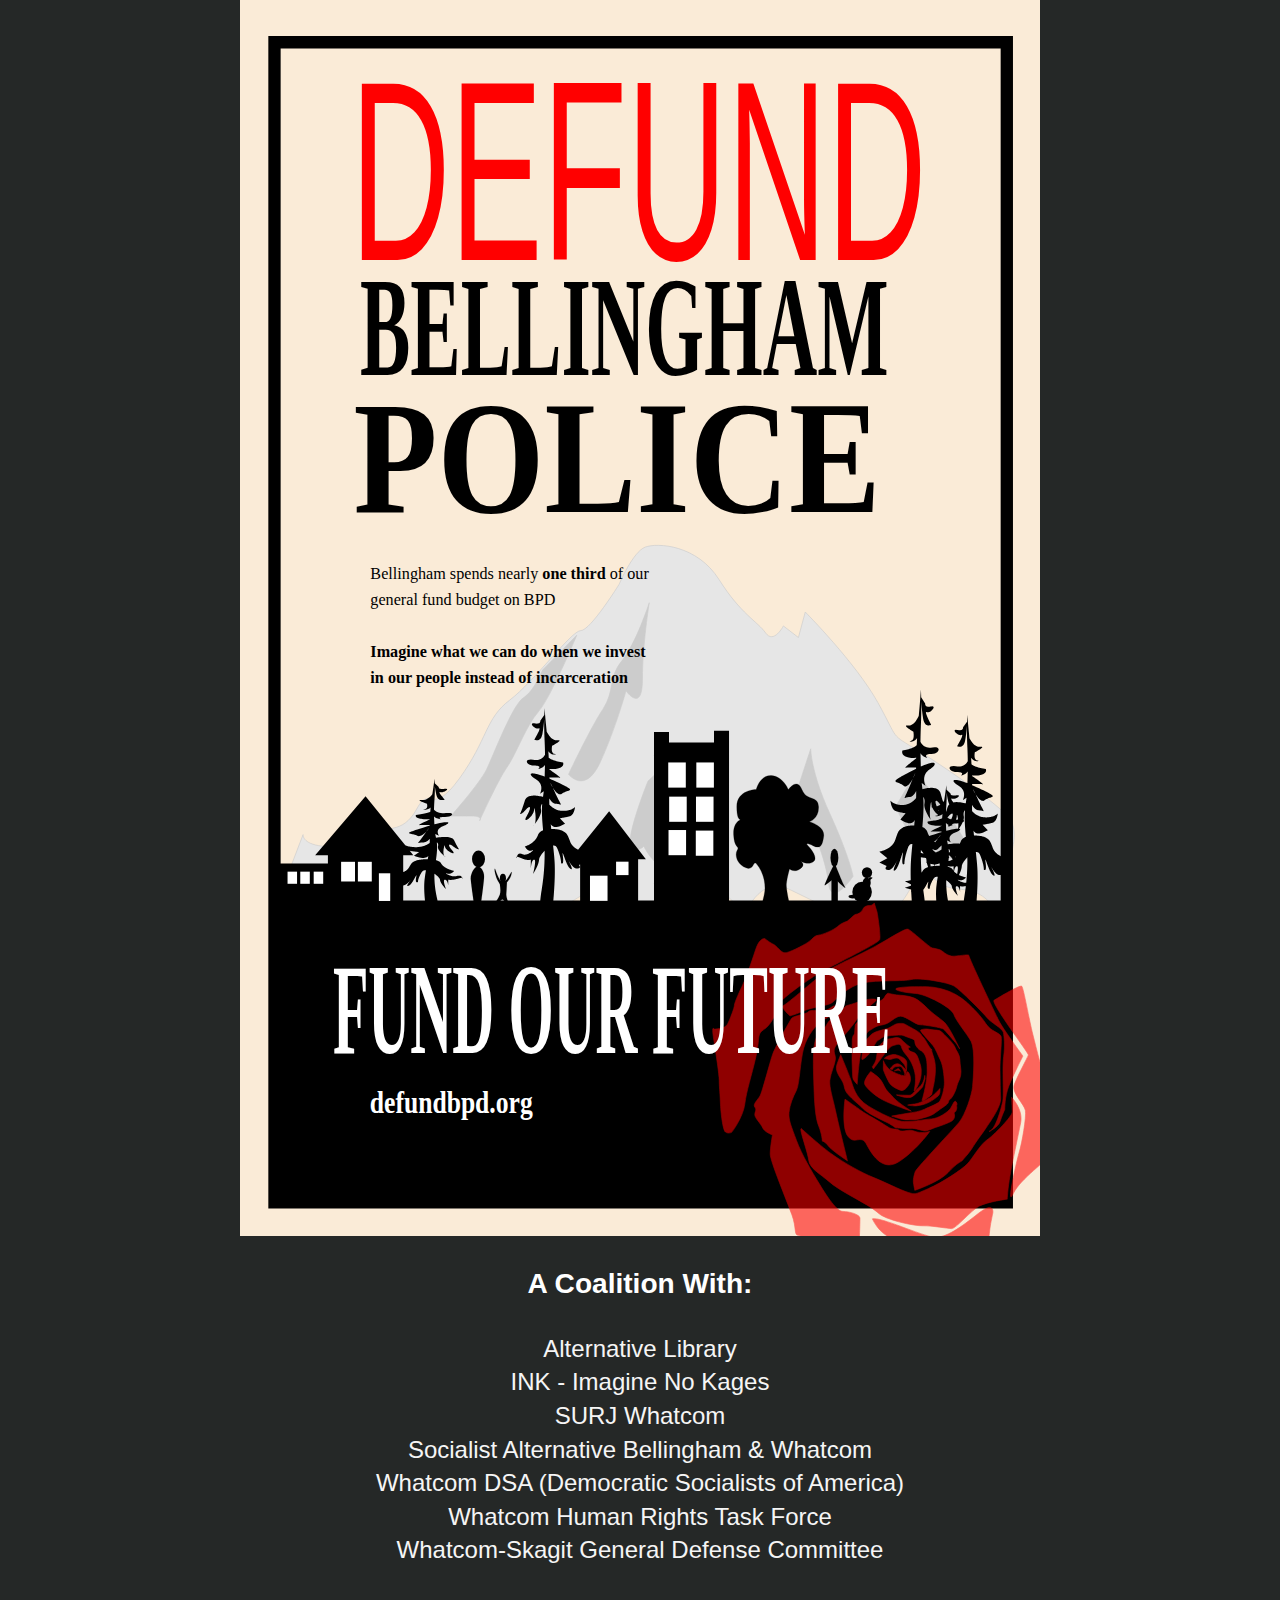
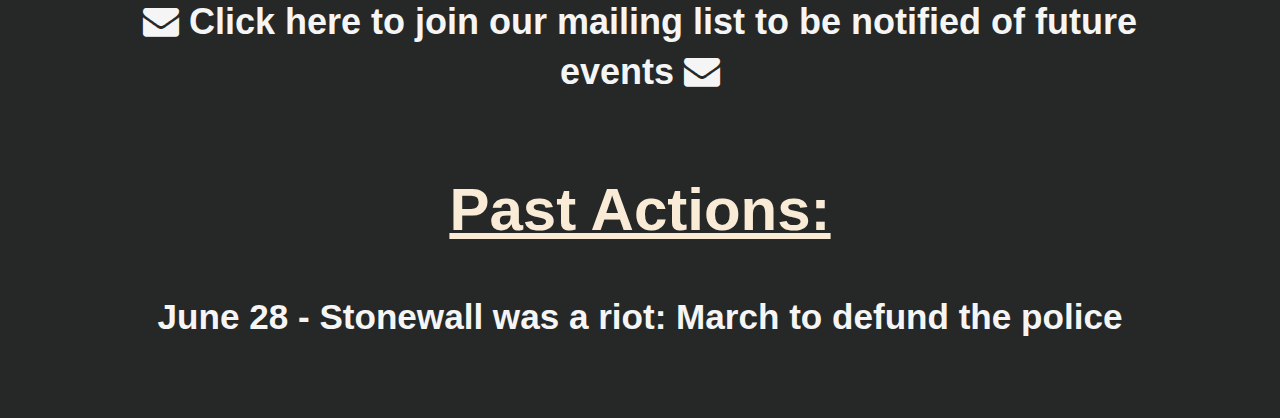
==== index.html @ 7974257f "Change Meta description" ====
<!doctype html>
<html class="no-js" lang="">

<head>
  <meta charset="utf-8">
  <title>Defund Bellingham Police</title>
  <meta name="description" content="Coalition to defund the Bellingham Police Department">
  <meta name="viewport" content="width=device-width, initial-scale=1">

  <meta property="og:title" content="Defunding the Bellingham PD">
  <meta property="og:type" content="website">
  <meta property="og:url" content="defundbpd.org">
  <meta property="og:image" content="https://defundbpd.org/img/defund.jpg">

  <link rel="manifest" href="site.webmanifest">
  <link rel="apple-touch-icon" href="icon.png">
  <!-- Place favicon.ico in the root directory -->

  <link rel="stylesheet" href="css/normalize.css">
  <link rel="stylesheet" href="css/main.css">
  <link href="https://maxcdn.bootstrapcdn.com/font-awesome/4.7.0/css/font-awesome.min.css" rel="stylesheet" type="text/css">

  <meta name="theme-color" content="#fafafa">
</head>

<body style="background: rgb(37,40,39);">

  <div class="content">
    <!-- <div class="topnav">
      <a href="info">Infographic</a>
      <a href="alternatives">Alternatives to 911</a>
    </div> -->
      <!-- Add your site or application content here -->
    <a href="#"><img id="" style="
    width: 80%;
    max-width: 800px;  
      background: antiquewhite;
      display: block;
      margin-left: auto;
      margin-right: auto;" src="img/defundbpd_1.svg"></a>

    <div id="centertext">
      
      <h3>A Coalition With:</h3>
        
        <ul style="list-style-type: none; padding-inline-start: 0px;">
          <a href="http://altlib.org/"><li>Alternative Library</li></a>
          <a href="https://www.facebook.com/ImagineNoKages/"><li>INK - Imagine No Kages</li> </a>        
          <a href="https://www.facebook.com/SURJ-Whatcom-2031872040233420/"><li>SURJ Whatcom</li></a> 
          <a href="https://www.facebook.com/whatcomcountysocialists"><li>Socialist Alternative Bellingham & Whatcom</li></a>
          <a href="https://whatcomdsa.org/"><li>Whatcom DSA (Democratic Socialists of America)</li></a>
          <a href="https://whrtf.org/"><li>Whatcom Human Rights Task Force</li></a>
          <a href="https://www.facebook.com/revolutionary.trans.unionism/"><li>Whatcom-Skagit General Defense Committee</li></a>
      </ul> 
        
      <a href="https://forms.gle/Q4DtoHNAu8FJ1ykRA"><h2> <i class="fa fa-envelope" aria-hidden="true"></i>
        Click here to join our mailing list to be notified of future events <i class="fa fa-envelope" aria-hidden="true"></i>
      </h2></a>
    
    </div>


  </div>

  <footer class="footer" style="font-size: 30px;">
    <h1 style="color: antiquewhite"><u>Past Actions:</u></h1>
    <ul>
      <li>
        <a href="stonewall.html">
          <h3>June 28 - Stonewall was a riot: March to defund the police</h3>
        </a>
      </li>
      <!-- <li>
        <a href="https://twitter.com/whatcomdsa" aria-label="Twitter">
          <i style="color:#DDDDDD;" class="fa fa-3x fa-twitter-square"></i>
        </a>
      </li> -->
      <!-- <li>
        <a href="https://www.facebook.com/events/289421628874323/" aria-label="Facebook">
          <i style="color:#DDDDDD;" class="fa fa-5x fa-facebook-square"></i>
        </a>
      </li> -->
      <!-- <li>
        <a href="mailto:whatcomdsa@gmail.com" aria-label="Email: whatcomdsa@gmail.com">
          <i style="color:#DDDDDD;" class="fa fa-3x fa-envelope"></i>
        </a>
      </li> -->
    </ul>
  </footer>


  <script src="js/vendor/modernizr-3.11.2.min.js"></script>
  <script src="js/plugins.js"></script>
  <script src="js/main.js"></script>

</body>

</html>
---- css/main.css ----
/*! HTML5 Boilerplate v8.0.0 | MIT License | https://html5boilerplate.com/ */

/* main.css 2.1.0 | MIT License | https://github.com/h5bp/main.css#readme */
/*
 * What follows is the result of much research on cross-browser styling.
 * Credit left inline and big thanks to Nicolas Gallagher, Jonathan Neal,
 * Kroc Camen, and the H5BP dev community and team.
 */


 /* CUSTOM */
 @font-face {
  font-family: "Manifold DSA Regular";
  src: url("fonts/OTF/ManifoldDSA-Regular.otf") format("otf");
}

@font-face {
  font-family: "Manifold DSA Bold";
  src: url("fonts/OTF/ManifoldDSA-Bold.otf") format("otf");
}

html, body {
  height: 100%;
}
body {
  display: flex;
  flex-direction: column;
}
.content {
  flex: 1 0 auto;
}
.footer {
  text-align: center;
  flex-shrink: 0;
  margin-bottom: 20px;
}

body {
  font-family: "Manifold DSA Regular", Sans-Serif;
}


input, button, textarea, select {
  font-family: "Manifold DSA Regular", Sans-Serif;
}

 a {
  color:whitesmoke;
  text-decoration: none;
}
 #centerimage {
  background: antiquewhite;
  display: block;
  margin-left: auto;
  margin-right: auto;
  max-width: 80%;
 }
 #centertext {
  font-size: 1.5em;
  display: block;
  margin-left: auto;
  margin-right: auto;
  max-width: 80%;
  color: white;
  text-align: center;
 }
footer {
  color: white;
}
footer ul {
  margin: 0;
  padding: 0;
}
footer li {
  display: inline;
  list-style-type: none;
  margin-right: 2em;
}

/* Add a black background color to the top navigation */
.topnav {
  background: rgb(37,40,39);
  overflow: hidden;
}

/* Style the links inside the navigation bar */
.topnav a, .topnav img {
  float: left;
  color: #f2f2f2;
  text-align: center;
  padding: 14px 16px;
  text-decoration: none;
  font-size: 17px;
}

/* Change the color of links on hover */
.topnav a:hover {
  background-color: #ddd;
  color: black;
}

/* Add a color to the active/current link */
.topnav a.active {
  background-color: rgb(37,40,50);
  color: white;
}






/* ==========================================================================
   Base styles: opinionated defaults
   ========================================================================== */

html {
  color: #222;
  font-size: 1em;
  line-height: 1.4;
}

/*
 * Remove text-shadow in selection highlight:
 * https://twitter.com/miketaylr/status/12228805301
 *
 * Vendor-prefixed and regular ::selection selectors cannot be combined:
 * https://stackoverflow.com/a/16982510/7133471
 *
 * Customize the background color to match your design.
 */

::-moz-selection {
  background: #b3d4fc;
  text-shadow: none;
}

::selection {
  background: #b3d4fc;
  text-shadow: none;
}

/*
 * A better looking default horizontal rule
 */

hr {
  display: block;
  height: 1px;
  border: 0;
  border-top: 1px solid #ccc;
  margin: 1em 0;
  padding: 0;
}

/*
 * Remove the gap between audio, canvas, iframes,
 * images, videos and the bottom of their containers:
 * https://github.com/h5bp/html5-boilerplate/issues/440
 */

audio,
canvas,
iframe,
img,
svg,
video {
  vertical-align: middle;
}

/*
 * Remove default fieldset styles.
 */

fieldset {
  border: 0;
  margin: 0;
  padding: 0;
}

/*
 * Allow only vertical resizing of textareas.
 */

textarea {
  resize: vertical;
}

/* ==========================================================================
   Author's custom styles
   ========================================================================== */

/* ==========================================================================
   Helper classes
   ========================================================================== */

/*
 * Hide visually and from screen readers
 */

.hidden,
[hidden] {
  display: none !important;
}

/*
 * Hide only visually, but have it available for screen readers:
 * https://snook.ca/archives/html_and_css/hiding-content-for-accessibility
 *
 * 1. For long content, line feeds are not interpreted as spaces and small width
 *    causes content to wrap 1 word per line:
 *    https://medium.com/@jessebeach/beware-smushed-off-screen-accessible-text-5952a4c2cbfe
 */

.sr-only {
  border: 0;
  clip: rect(0, 0, 0, 0);
  height: 1px;
  margin: -1px;
  overflow: hidden;
  padding: 0;
  position: absolute;
  white-space: nowrap;
  width: 1px;
  /* 1 */
}

/*
 * Extends the .sr-only class to allow the element
 * to be focusable when navigated to via the keyboard:
 * https://www.drupal.org/node/897638
 */

.sr-only.focusable:active,
.sr-only.focusable:focus {
  clip: auto;
  height: auto;
  margin: 0;
  overflow: visible;
  position: static;
  white-space: inherit;
  width: auto;
}

/*
 * Hide visually and from screen readers, but maintain layout
 */

.invisible {
  visibility: hidden;
}

/*
 * Clearfix: contain floats
 *
 * For modern browsers
 * 1. The space content is one way to avoid an Opera bug when the
 *    `contenteditable` attribute is included anywhere else in the document.
 *    Otherwise it causes space to appear at the top and bottom of elements
 *    that receive the `clearfix` class.
 * 2. The use of `table` rather than `block` is only necessary if using
 *    `:before` to contain the top-margins of child elements.
 */

.clearfix::before,
.clearfix::after {
  content: " ";
  display: table;
}

.clearfix::after {
  clear: both;
}

/* ==========================================================================
   EXAMPLE Media Queries for Responsive Design.
   These examples override the primary ('mobile first') styles.
   Modify as content requires.
   ========================================================================== */

@media only screen and (min-width: 35em) {
  /* Style adjustments for viewports that meet the condition */
}

@media print,
  (-webkit-min-device-pixel-ratio: 1.25),
  (min-resolution: 1.25dppx),
  (min-resolution: 120dpi) {
  /* Style adjustments for high resolution devices */
}

/* ==========================================================================
   Print styles.
   Inlined to avoid the additional HTTP request:
   https://www.phpied.com/delay-loading-your-print-css/
   ========================================================================== */

@media print {
  *,
  *::before,
  *::after {
    background: #fff !important;
    color: #000 !important;
    /* Black prints faster */
    box-shadow: none !important;
    text-shadow: none !important;
  }

  a,
  a:visited {
    text-decoration: underline;
  }

  a[href]::after {
    content: " (" attr(href) ")";
  }

  abbr[title]::after {
    content: " (" attr(title) ")";
  }

  /*
   * Don't show links that are fragment identifiers,
   * or use the `javascript:` pseudo protocol
   */
  a[href^="#"]::after,
  a[href^="javascript:"]::after {
    content: "";
  }

  pre {
    white-space: pre-wrap !important;
  }

  pre,
  blockquote {
    border: 1px solid #999;
    page-break-inside: avoid;
  }

  /*
   * Printing Tables:
   * https://web.archive.org/web/20180815150934/http://css-discuss.incutio.com/wiki/Printing_Tables
   */
  thead {
    display: table-header-group;
  }

  tr,
  img {
    page-break-inside: avoid;
  }

  p,
  h2,
  h3 {
    orphans: 3;
    widows: 3;
  }

  h2,
  h3 {
    page-break-after: avoid;
  }
}
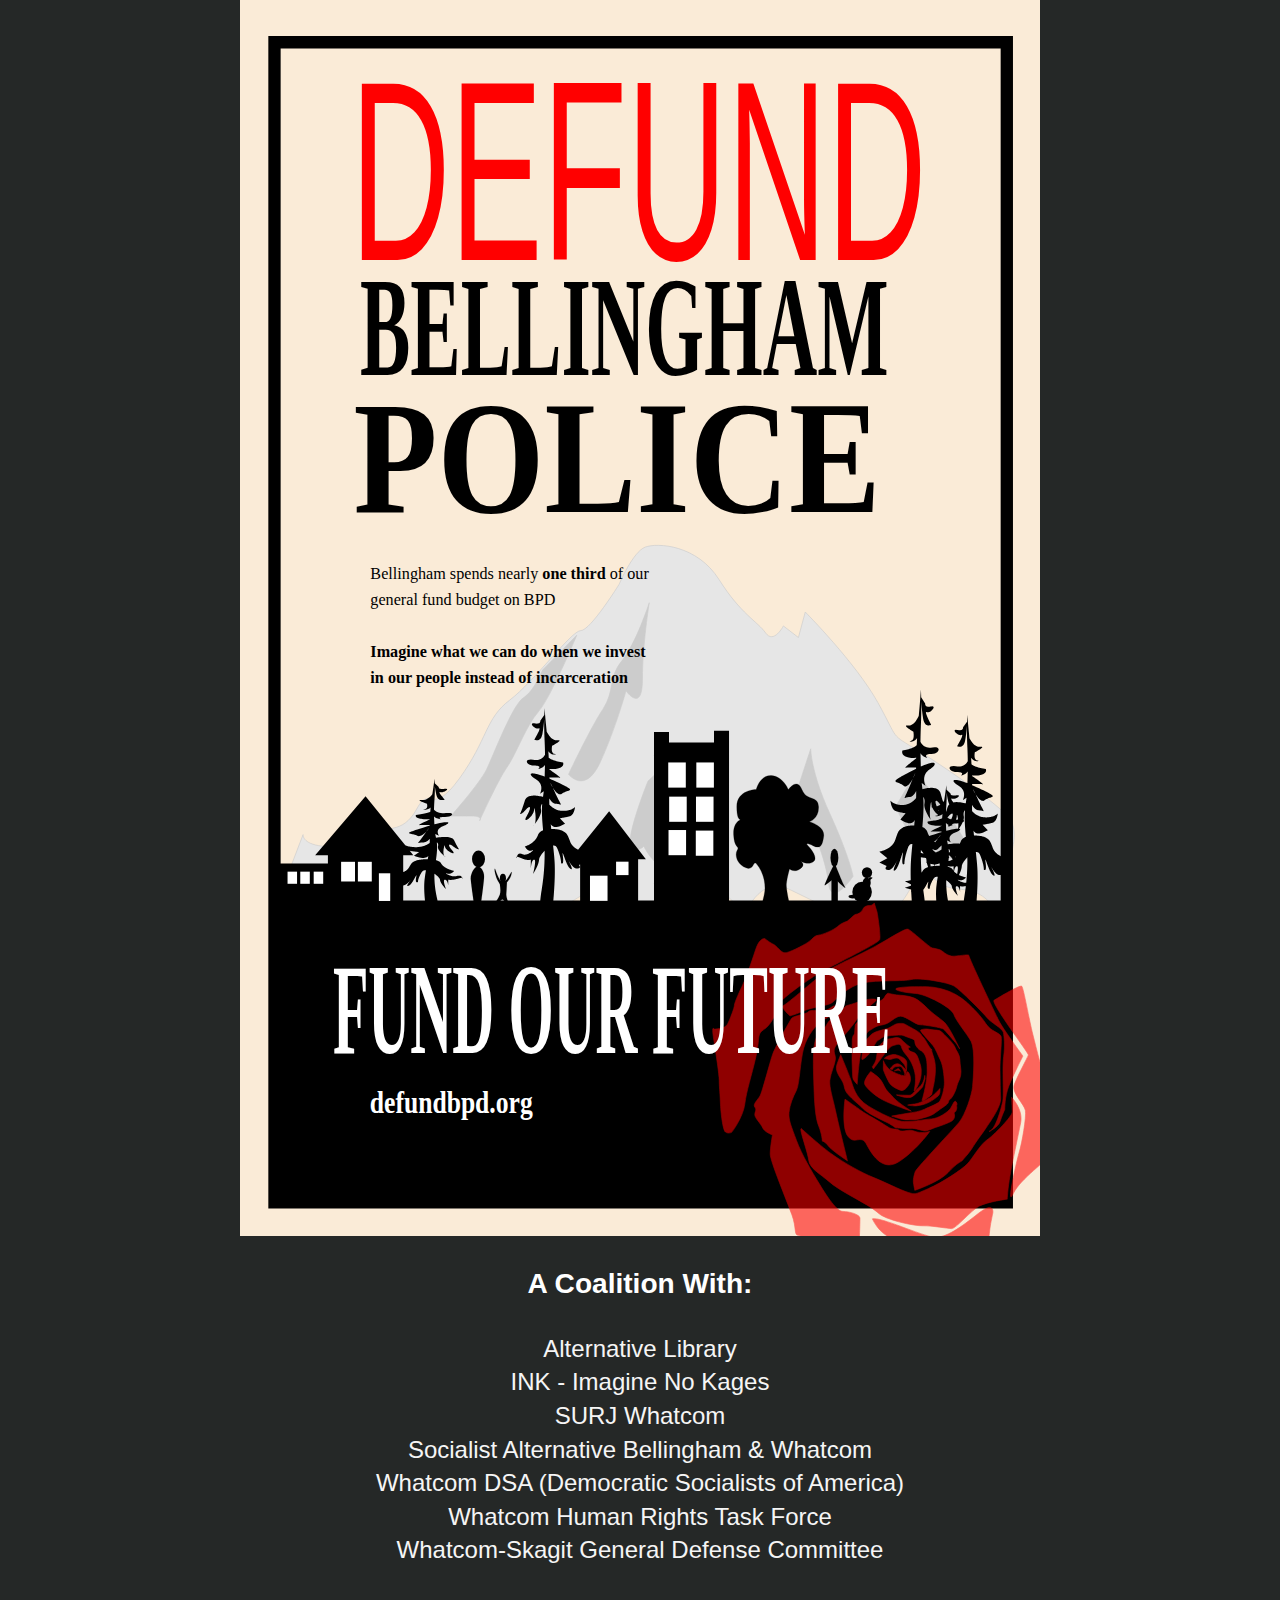
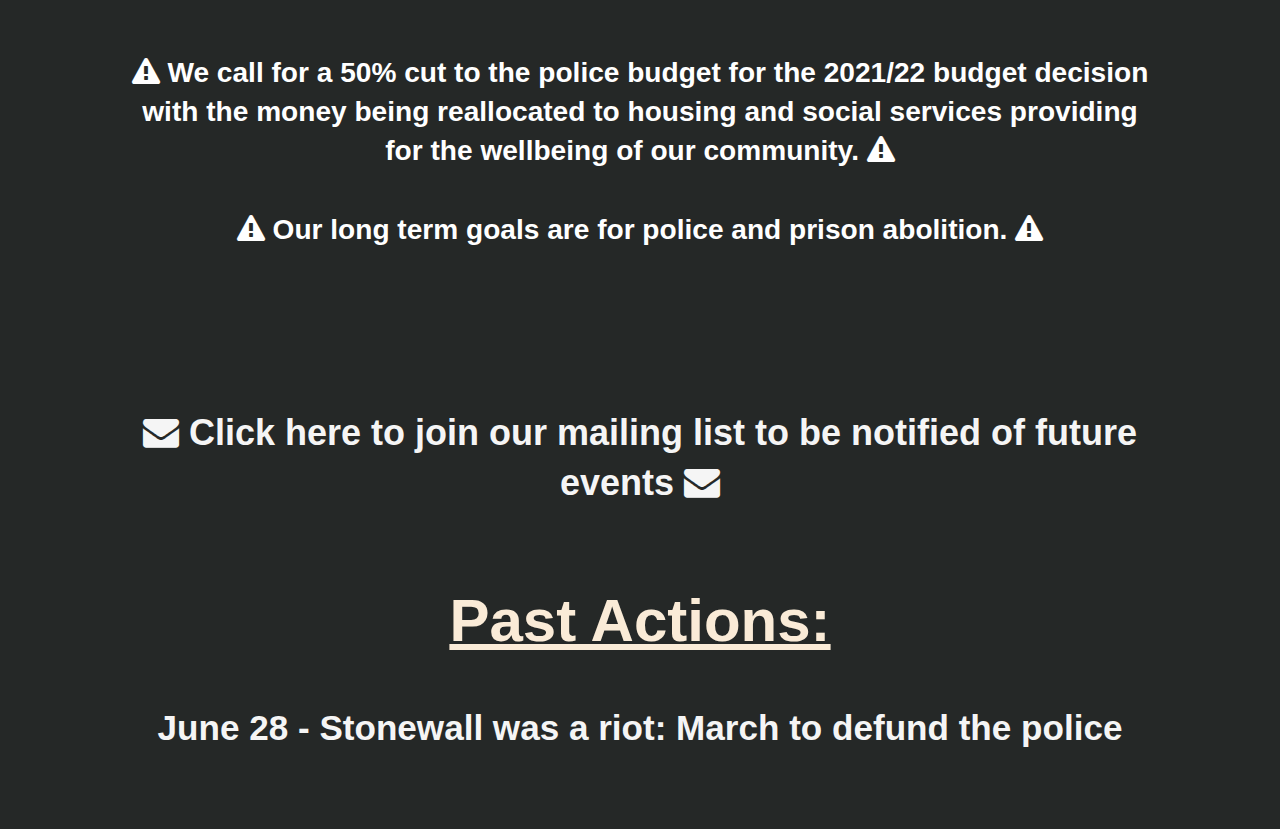
==== commit f2356b8e: "Add demands" ====
--- a/index.html
+++ b/index.html
@@ -27,6 +27,7 @@
 
   <div class="content">
     <!-- <div class="topnav">
+      <a href="" class="active">Home</a>
       <a href="info">Infographic</a>
       <a href="alternatives">Alternatives to 911</a>
     </div> -->
@@ -52,6 +53,22 @@
           <a href="https://whrtf.org/"><li>Whatcom Human Rights Task Force</li></a>
           <a href="https://www.facebook.com/revolutionary.trans.unionism/"><li>Whatcom-Skagit General Defense Committee</li></a>
       </ul> 
+
+      <br>
+
+      <h3><i class="fa fa-exclamation-triangle" aria-hidden="true"></i>
+        We call for a 50% cut to the police budget for the 2021/22 budget decision with the money being reallocated to housing and social services providing for the wellbeing of our community.
+        <i class="fa fa-exclamation-triangle" aria-hidden="true"></i>
+        <br>
+        <br>
+        <i class="fa fa-exclamation-triangle" aria-hidden="true"></i>
+        Our long term goals are for police and prison abolition.  
+        <i class="fa fa-exclamation-triangle" aria-hidden="true"></i>
+      </i></h3>
+
+      <br>
+      <br>
+      <br>
         
       <a href="https://forms.gle/Q4DtoHNAu8FJ1ykRA"><h2> <i class="fa fa-envelope" aria-hidden="true"></i>
         Click here to join our mailing list to be notified of future events <i class="fa fa-envelope" aria-hidden="true"></i>
--- a/css/main.css
+++ b/css/main.css
@@ -81,6 +81,9 @@
 .topnav {
   background: rgb(37,40,39);
   overflow: hidden;
+  display: flex;
+  justify-content: center;
+  align-items: center;
 }
 
 /* Style the links inside the navigation bar */
@@ -101,7 +104,7 @@
 
 /* Add a color to the active/current link */
 .topnav a.active {
-  background-color: rgb(37,40,50);
+  background-color: green;
   color: white;
 }
 
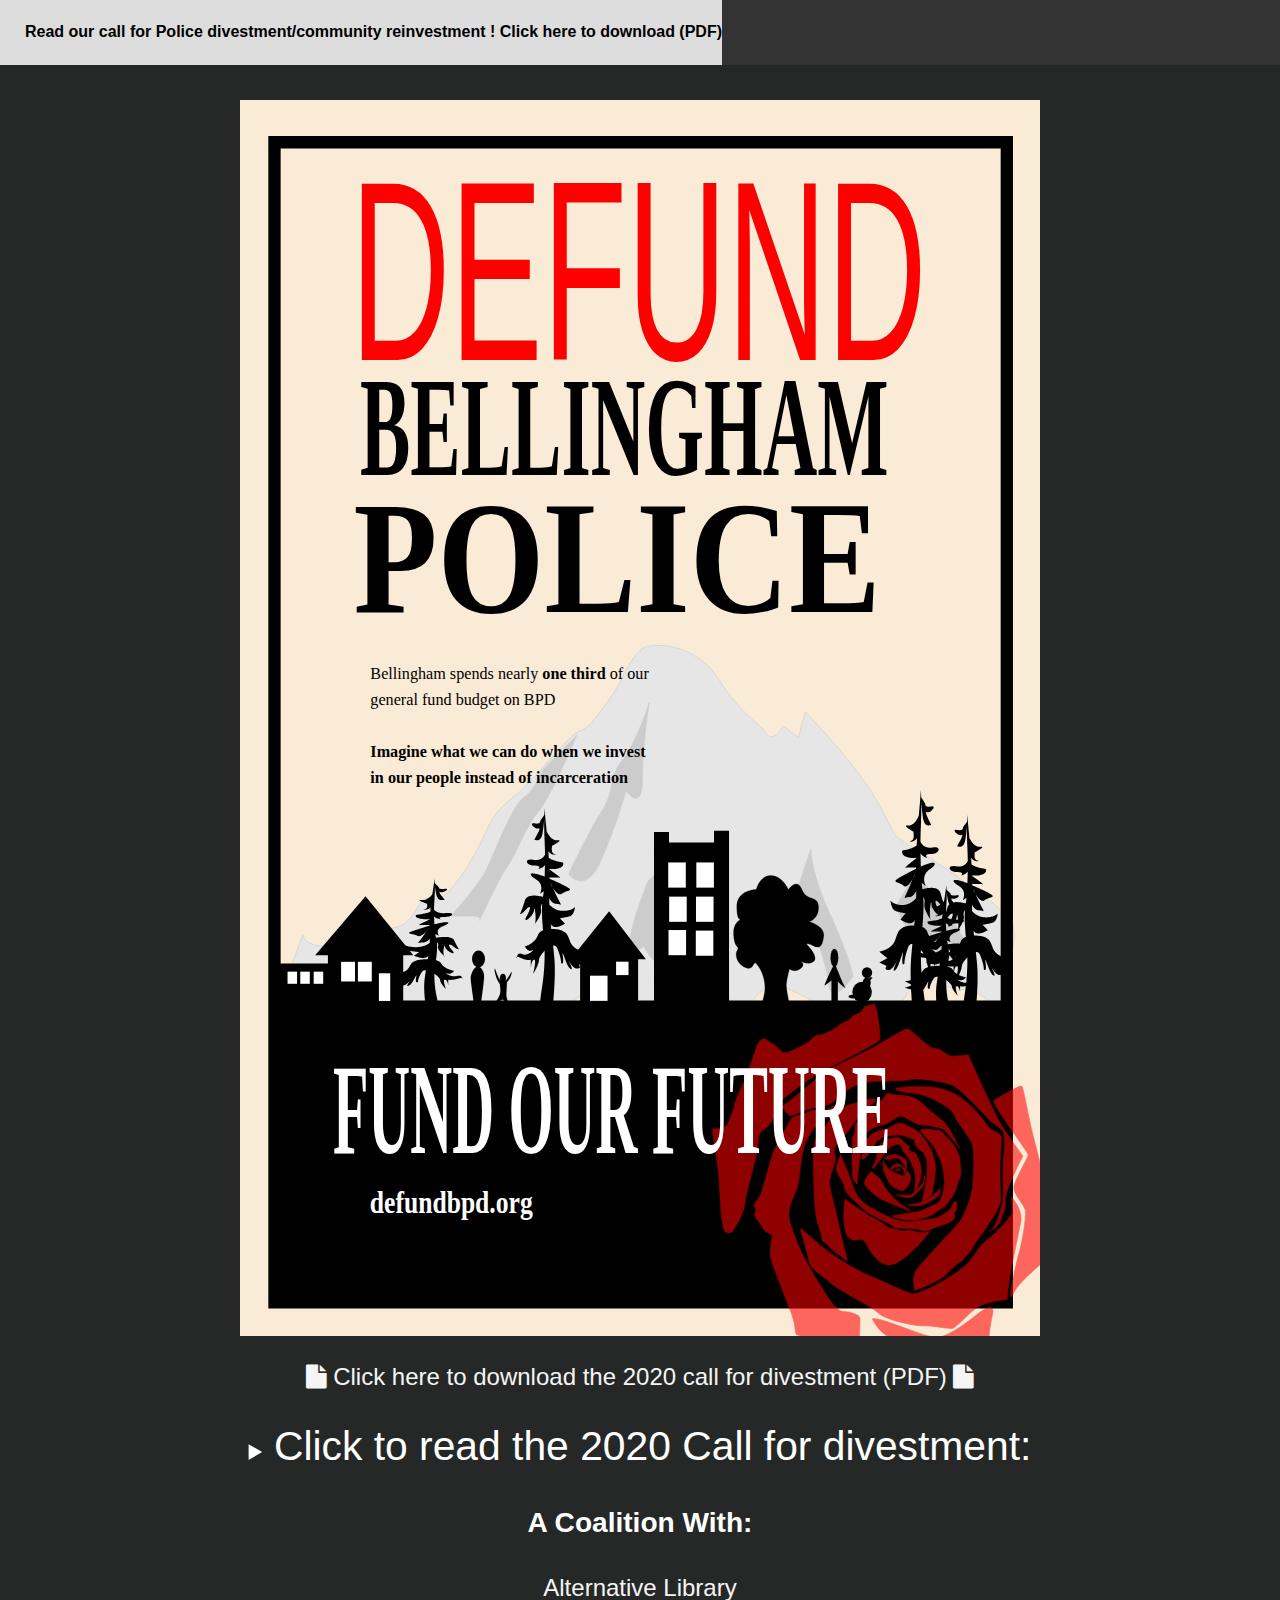
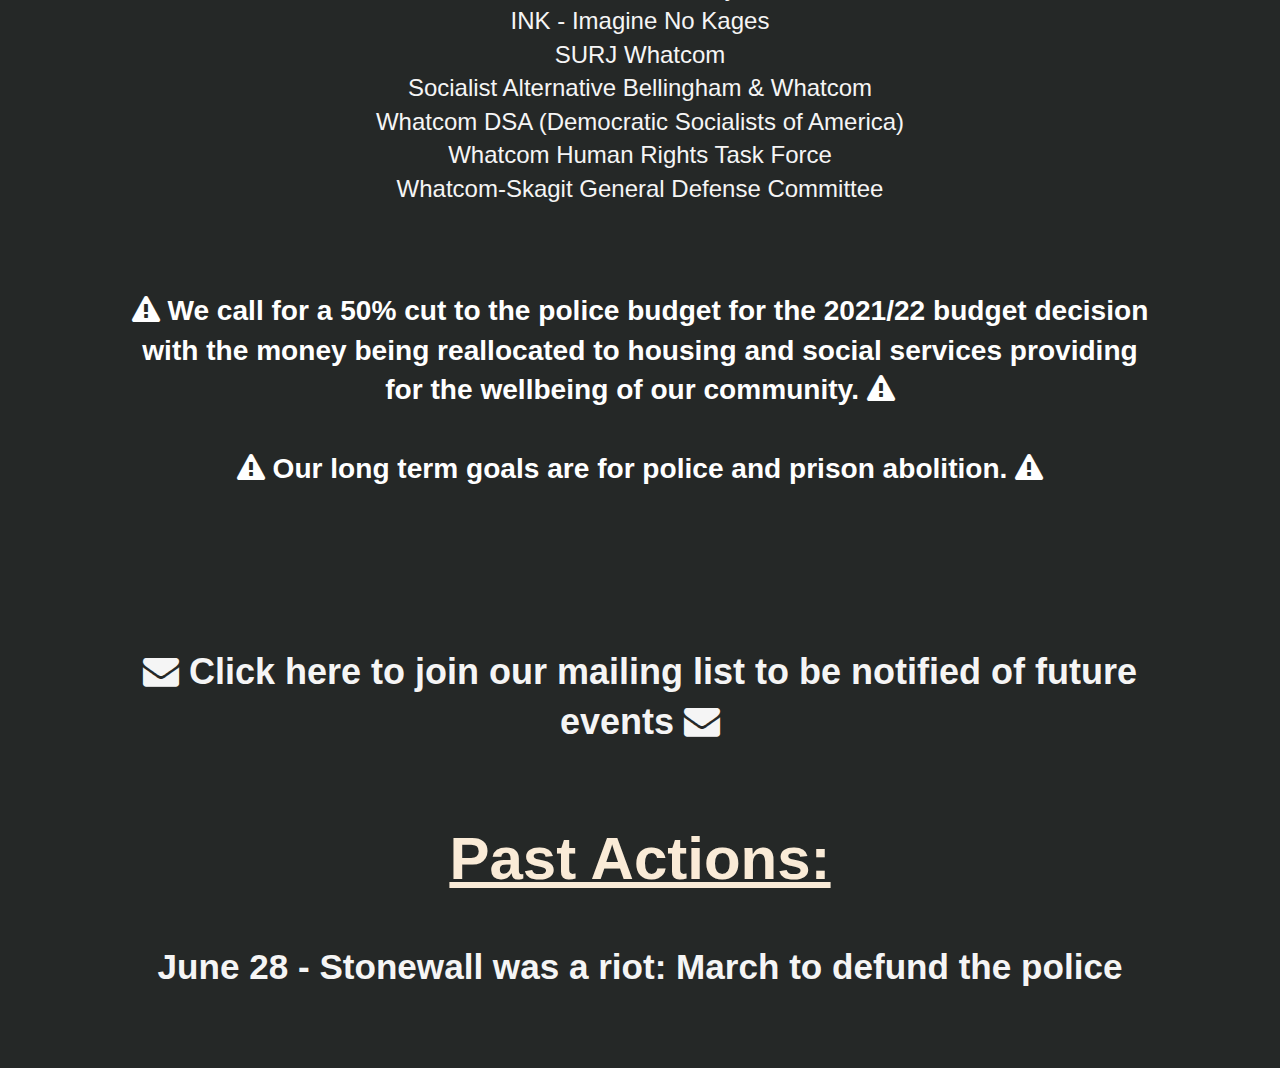
==== commit 7d7c33d9: "Update with Text of 2020 Call for divestment" ====
--- a/index.html
+++ b/index.html
@@ -26,13 +26,16 @@
 <body style="background: rgb(37,40,39);">
 
   <div class="content">
-    <!-- <div class="topnav">
-      <a href="" class="active">Home</a>
-      <a href="info">Infographic</a>
-      <a href="alternatives">Alternatives to 911</a>
-    </div> -->
+    <div class="navbar">
+
+     <a style="padding-left: 25px;" href="text/2020_CALL_FOR_BELLINGHAM_POLICE_DIVESTMENT_COMMUNITY_REINVESTMENT.pdf" download>
+        <h4>Read our call for Police divestment/community reinvestment ! Click here to download (PDF)</h4>
+         </a>
+
+    </div>
       <!-- Add your site or application content here -->
-    <a href="#"><img id="" style="
+      <a href="text/2020_CALL_FOR_BELLINGHAM_POLICE_DIVESTMENT_COMMUNITY_REINVESTMENT.pdf" download>
+        <img id="" style="
     width: 80%;
     max-width: 800px;  
       background: antiquewhite;
@@ -41,6 +44,190 @@
       margin-right: auto;" src="img/defundbpd_1.svg"></a>
 
     <div id="centertext">
+
+      <a href="text/2020_CALL_FOR_BELLINGHAM_POLICE_DIVESTMENT_COMMUNITY_REINVESTMENT.pdf" download>
+        <p><i class="fa fa-file" aria-hidden="true"></i>
+          Click here to download the 2020 call for divestment (PDF) <i class="fa fa-file" aria-hidden="true"></i></p>
+      </p>  </a>
+
+       <details>
+        <summary id="text"><span style="font-size: 1.7em;">Click to read the 2020 Call for divestment:</span></summary>
+        2020 CALL FOR BELLINGHAM POLICE DIVESTMENT/COMMUNITY REINVESTMENT
+        <br><br>
+Defund BPD Coalition
+<br><br>
+2020 has brought to light the many challenges we face as a community. As a coalition we
+recognize the vast injustices within our current systems, and call to action our elected officials
+who have the power to effect change. It is our local government who must initiate alternative
+methods to heal our racial and social prejudices systemically. We demand that the City of
+Bellingham answer the call.
+<br><br>
+Per the national movement in Defense of Black Lives, we bring our attention to the Bellingham
+Police Department’s 34 million dollar budget. This 36% of the city’s general budget is severely
+inflated and must be divested, reallocating the funds to supporting community members left
+behind. As such, the Defund BPD Coalition stands in solidarity with the demands laid out by the
+national Black Lives Matter movement and local POC leadership calling for defunding the police
+in Bellingham:
+<br><br>
+We call for at least a 50% cut to Bellingham Police Department funding for the 2021-22
+budget and a reallocation of those funds towards community-led health and safety
+systems, as well as other programs for community wellbeing.
+<br><br>
+We reject the argument that the City of Bellingham isn’t responsible for many services including
+mental health and substance abuse programming, which is currently managed by Whatcom
+County. We further reject the argument that the City of Bellingham has no effect on the entities
+that control the education, housing and job security programs in our area. We urge city officials
+to admit their laxity as complicity, and to restore their integrity and perceived good faith from the
+community by realizing these demands.
+<br><br>
+We expect funding to be reallocated from BPD to these programs, in ways that may include
+funding community organizations who can handle the infrastructure of program creation and/or
+expansion.
+<br><br>
+OUTLINE OF SOCIAL SERVICE PROGRAMS FOR COMMUNITY AID REINVESTMENT
+<br><br>
+We offer the following list of alternatives to policing: services that support our community through
+caring and proactive, rather than punitive, systems.
+Expanded mental health services:
+<br><br>
+We need a fully functioning mobile mental health crisis team outside of law enforcement that is
+staffed 24 hours per day and serves people experiencing mental health, substance abuse and
+domestic violence crises (similar to Eugene, Oregon’s CAHOOTS program). This would require
+changing 911 dispatch policies so that the police are no longer the first responders for these
+kinds of crises. We also call for an expanded mental health crisis stabilization center that can
+meet the community’s mental health needs. Lastly, we demand funding for a mental health and
+substance abuse peer support program.
+<br><br>
+Safe, secure, and affordable housing for our community:
+<br><br>
+We call for an end to sweeps, instead prioritizing health and safety for current encampments.
+We need allocation for new spaces to host more tiny home villages. We also demand
+renovations on currently unused buildings of 20 or more units for community members who are
+without housing or at risk to lose housing, with paid staff to manage the buildings and provide
+resources for tenants (per the demands of Homes Now!).
+<br><br>
+Expanded substance abuse treatment and harm reduction services:
+<br><br>
+We demand expansion of our mobile harm reduction program. Harm reduction services, such as
+clean needle exchange programs, are low cost and effective ways to support the safety of our
+community. Substance abuse treatment is also woefully inadequate for people who can’t afford
+quality treatment. We call for funds to be allocated for creating an inpatient treatment facility for
+people with co-occurring disorders. This program must use evidence-based treatment
+modalities and be a free service for people who can’t afford treatment.
+<br><br>
+Community and Cultural Spaces for Black and Indigenous Folks:
+<br><br>
+We demand the creation of cultural and community spaces/centers for Black and Indigenous
+members of our community: spaces that center Black and Indigenous voices, celebrate culture,
+history, and connection. These spaces would strengthen and support communities that have
+experienced systemic violence and oppression, as a means to provide resilient
+community-building.
+<br><br>
+Supporting Black and Indigenous Economic Development:
+<br><br>
+We demand the creation of economic development services for Black and Indigenous people in
+Bellingham. This would consist of creating an economic equity grant program for BIPOC
+business incubation, as well as hiring a staff member as a liaison for BIPOC business
+development and intergovernmental affairs. Black and Indigenous people have been
+systematically disenfranchised, experiencing loss of land and hindrances to business
+development, and types of harm which in Bellingham has included extreme displacement from
+the region as well as extreme racial violence. Acknowledging this violent history means that we
+owe black and indigenous community members reparations and material support for
+developing economic self-sufficiency as a path towards reconciliation, self-determination and
+sovereignty.
+<br><br>
+Expanded Domestic Violence and Sexual Assault Services:
+<br><br>
+We demand funding to be allocated to services that support survivors of domestic violence and
+sexual assault. We must expand shelter capacities and permanent housing. We need to
+implement a restorative justice model for domestic violence and sexual assault cases, housed
+outside of the legal system. We need to invest in accessible violence prevention education and
+perpetrator treatment programs run by community organizations, rather than the legal system.
+These programs will offer survivors the capacity to rebuild trust in community systems of support
+enough to feel safe engaging in society.
+<br><br>
+Worker’s Cooperatives:
+<br><br>
+We demand the city to invest in the development of a worker’s cooperatives incubation program
+that serves marginalized communities, including BIPOC, LGBTQ+ and economically oppressed
+people. Worker co-ops not only can mitigate the regional effects of recession, serving as a
+preventative measure towards keeping people from needing other emergency-based social
+services, but they also tend to facilitate higher rates of business ownership by women, people of
+color, and other systematically oppressed people. By destratifying organizational power and
+empowering the communities who are akin to their service goals, worker co-ops reduce
+inequality while building regional resilience to economic turbulence, and community resilience
+through shared accountability for personal safety.
+<br><br>
+Food Sovereignty Programs:
+Food Sovereignty is defined as “the right of peoples to healthy and culturally-appropriate food
+produced through ecologically sound and sustainable methods, and their right to define their
+own food and agriculture systems.” As such, it’s important we address both aspects of this
+concept: 1) the right to food security and 2) the health and wellbeing of farmworkers.
+We need to reallocate funds to programs that ensure citizens have access to affordable and
+nutritious food with no strings attached. Though Bellingham Food Bank is a great resource for
+able-bodied folks who have access to transportation and kitchen use, the lack of reliable access
+to nutritious, ready-to-eat meals for marginalized people must be addressed. We demand a
+program that brings prepared food to encampments and other places with high-density
+homeless populations.
+<br><br>
+On the notion of sustainable food systems, we demand reallocation to the Community to
+Community Development (C2C) Food Sovereignty Program. This funding will ensure that local
+farmworkers are being properly compensated for their labor, as they are principal actors in our
+economy and food production system.
+<br><br>
+Community Land Trusts:
+<br><br>
+Community Land Trusts are a way to ensure affordable housing for communities in perpetuity,
+as well as create community equity, empowerment and engagement through active stewardship
+of buildings and land. We urge the city to invest in the development and expansion of
+community land trusts supporting local urban and rural land acquisition projects. These land
+acquisitions can create more safe, inclusive and sustainable neighborhoods, commercial
+spaces and community facilities. This is an innovative means to provide housing as well as
+economic security, community development and public safety to the citizens of Bellingham.
+Diversity, Equity & Inclusion in Education and Youth Program Development:
+We demand a diverse offering of youth and educational programming in Bellingham to bolster
+the self-development, empowerment, and community and environmental engagement of
+Bellingham’s youth. These must be offerings that help give youth more agency over their lives
+and over their position in society, while also further ensuring access for youth of color. Likewise,
+we demand Black and Indigneous programing and curriculum in the school system, developed
+by members of those communities, allowing youth access to a fuller understanding of local,
+regional, and global history.
+<br><br>
+Expansion of Early Childcare Education and Before & After School Care programs:
+In support of the vision of the Child and Family Action Plan, County Council adopted the
+following first action step: Establish new structures and processes to elevate the well-being
+of all children and families as a county priority. This will require a richer understanding of who in
+our community has access to opportunities and what structural barriers are in place preventing
+certain children and families from full access to the thriving start. Children benefit in terms of
+social, emotional and educational outcomes from attending early learning and childcare. This
+echoes out to create sustainable families, where parents are able to maintain a stable
+household and childcare workers have secure jobs.
+<br><br>
+The programs outlined above are examples of what would make our community truly equitable,
+safe, and thriving. Our coalition continues to do research on each program, and we intend to
+share more in-depth proposals offering examples of community groups or organizations that are
+best equipped to enact these programs, as well as specific funding amounts. There are many
+other community programs and ideas for how to use funds from the BPD budget in a way that
+prevents crises and suffering, as well as promotes health, wellbeing, and prosperity for
+marginalized communities, rather than arresting them. We expect you to listen to the needs and
+ideas of the community when forming budgets. We look forward to receiving your response to
+these demands.
+<br><br>
+<h3>Sincerely,</h3>
+
+<h3>Defund BPD Coalition</h3>
+
+Bellingham Alternative Library
+Imagine No Kages (INK)
+Showing Up for Racial Justice (SURJ) Whatcom
+Socialist Alternative Bellingham and Whatcom
+Whatcom Democratic Socialists of America (WDSA)
+Whatcom Human Rights Task Force (WHRTF)
+Whatcom-Skagit General Defense Committee
+       </details>
+    
+
+
       
       <h3>A Coalition With:</h3>
         
@@ -62,7 +249,7 @@
         <br>
         <br>
         <i class="fa fa-exclamation-triangle" aria-hidden="true"></i>
-        Our long term goals are for police and prison abolition.  
+        </u>Our long term goals are for police and prison abolition.  
         <i class="fa fa-exclamation-triangle" aria-hidden="true"></i>
       </i></h3>
 
--- a/css/main.css
+++ b/css/main.css
@@ -77,35 +77,33 @@
   margin-right: 2em;
 }
 
-/* Add a black background color to the top navigation */
-.topnav {
-  background: rgb(37,40,39);
+/* The navigation bar */
+.navbar {
   overflow: hidden;
-  display: flex;
-  justify-content: center;
-  align-items: center;
-}
-
-/* Style the links inside the navigation bar */
-.topnav a, .topnav img {
+  background-color: #333;
+  position: fixed; /* Set the navbar to fixed position */
+  top: 0; /* Position the navbar at the top of the page */
+  width: 100%; /* Full width */
+}
+
+/* Links inside the navbar */
+.navbar a {
   float: left;
+  display: block;
   color: #f2f2f2;
   text-align: center;
-  padding: 14px 16px;
   text-decoration: none;
-  font-size: 17px;
-}
-
-/* Change the color of links on hover */
-.topnav a:hover {
-  background-color: #ddd;
+}
+
+/* Change background on mouse-over */
+.navbar a:hover {
+  background: #ddd;
   color: black;
 }
 
-/* Add a color to the active/current link */
-.topnav a.active {
-  background-color: green;
-  color: white;
+/* Main content */
+.content {
+  margin-top: 100px; /* Add a top margin to avoid content overlay */
 }
 
 
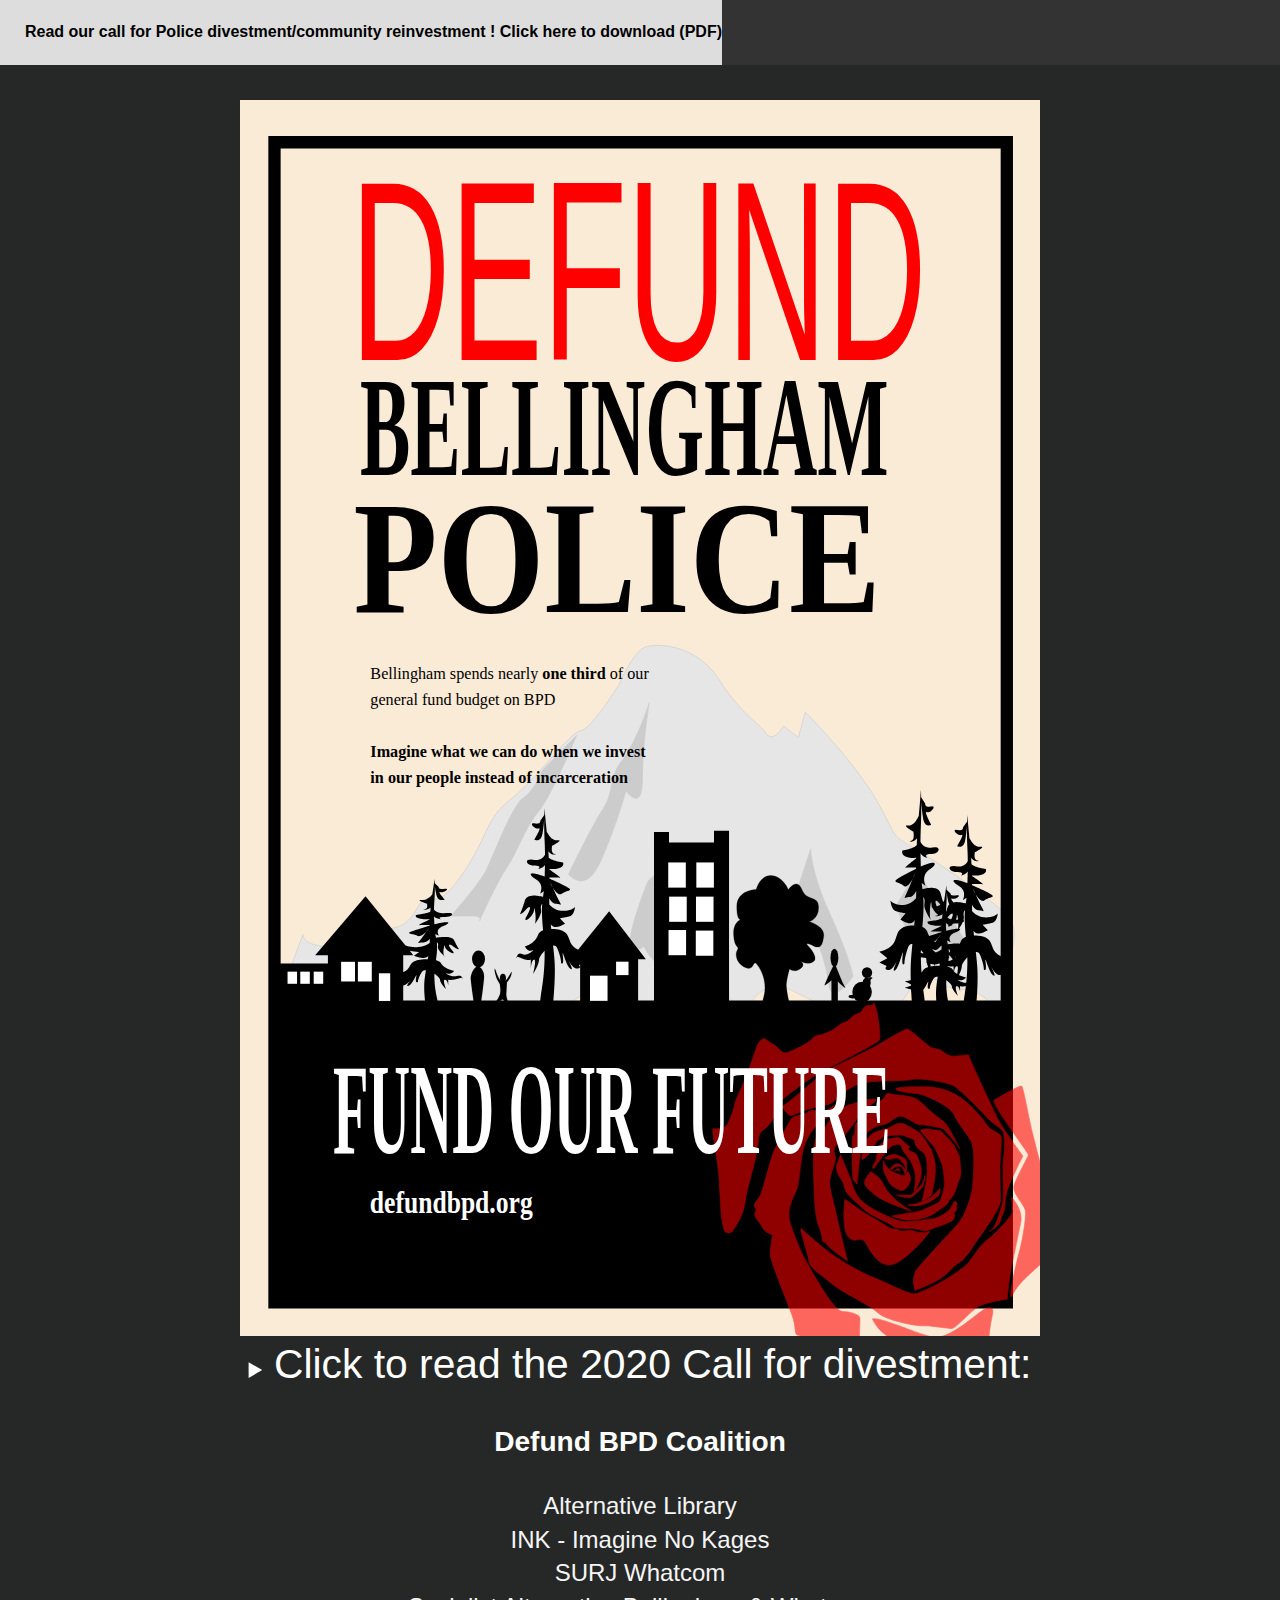
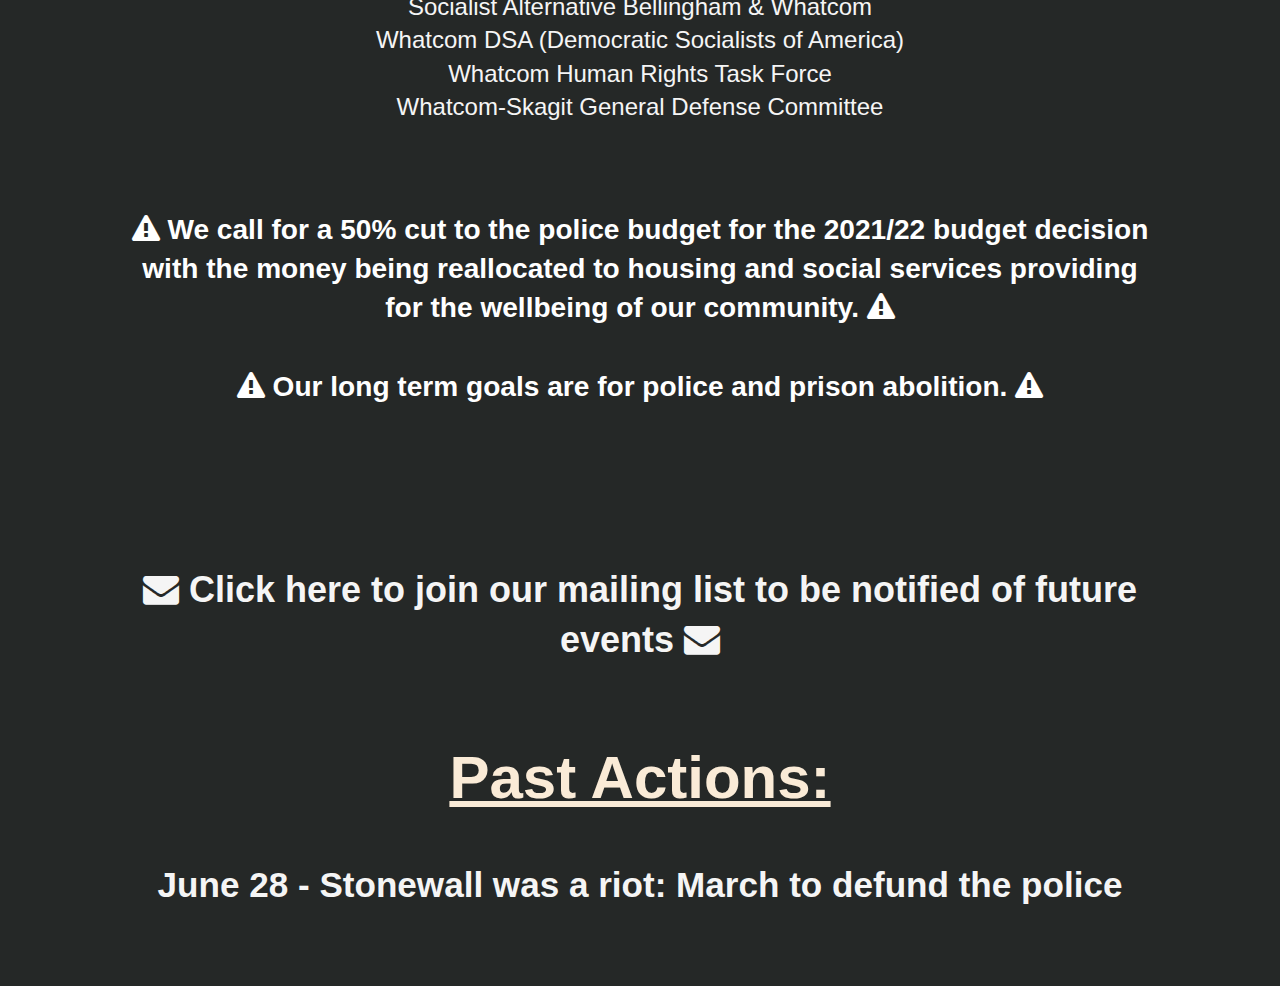
==== commit 5d1bb55b: "Fix typo/change styling of bottom of text. remove extra link for download" ====
--- a/index.html
+++ b/index.html
@@ -45,10 +45,10 @@
 
     <div id="centertext">
 
-      <a href="text/2020_CALL_FOR_BELLINGHAM_POLICE_DIVESTMENT_COMMUNITY_REINVESTMENT.pdf" download>
+      <!-- <a href="text/2020_CALL_FOR_BELLINGHAM_POLICE_DIVESTMENT_COMMUNITY_REINVESTMENT.pdf" download>
         <p><i class="fa fa-file" aria-hidden="true"></i>
           Click here to download the 2020 call for divestment (PDF) <i class="fa fa-file" aria-hidden="true"></i></p>
-      </p>  </a>
+      </p>  </a> -->
 
        <details>
         <summary id="text"><span style="font-size: 1.7em;">Click to read the 2020 Call for divestment:</span></summary>
@@ -214,22 +214,9 @@
 these demands.
 <br><br>
 <h3>Sincerely,</h3>
-
-<h3>Defund BPD Coalition</h3>
-
-Bellingham Alternative Library
-Imagine No Kages (INK)
-Showing Up for Racial Justice (SURJ) Whatcom
-Socialist Alternative Bellingham and Whatcom
-Whatcom Democratic Socialists of America (WDSA)
-Whatcom Human Rights Task Force (WHRTF)
-Whatcom-Skagit General Defense Committee
-       </details>
-    
-
-
-      
-      <h3>A Coalition With:</h3>
+</details>
+     
+      <h3>Defund BPD Coalition</h3>
         
         <ul style="list-style-type: none; padding-inline-start: 0px;">
           <a href="http://altlib.org/"><li>Alternative Library</li></a>
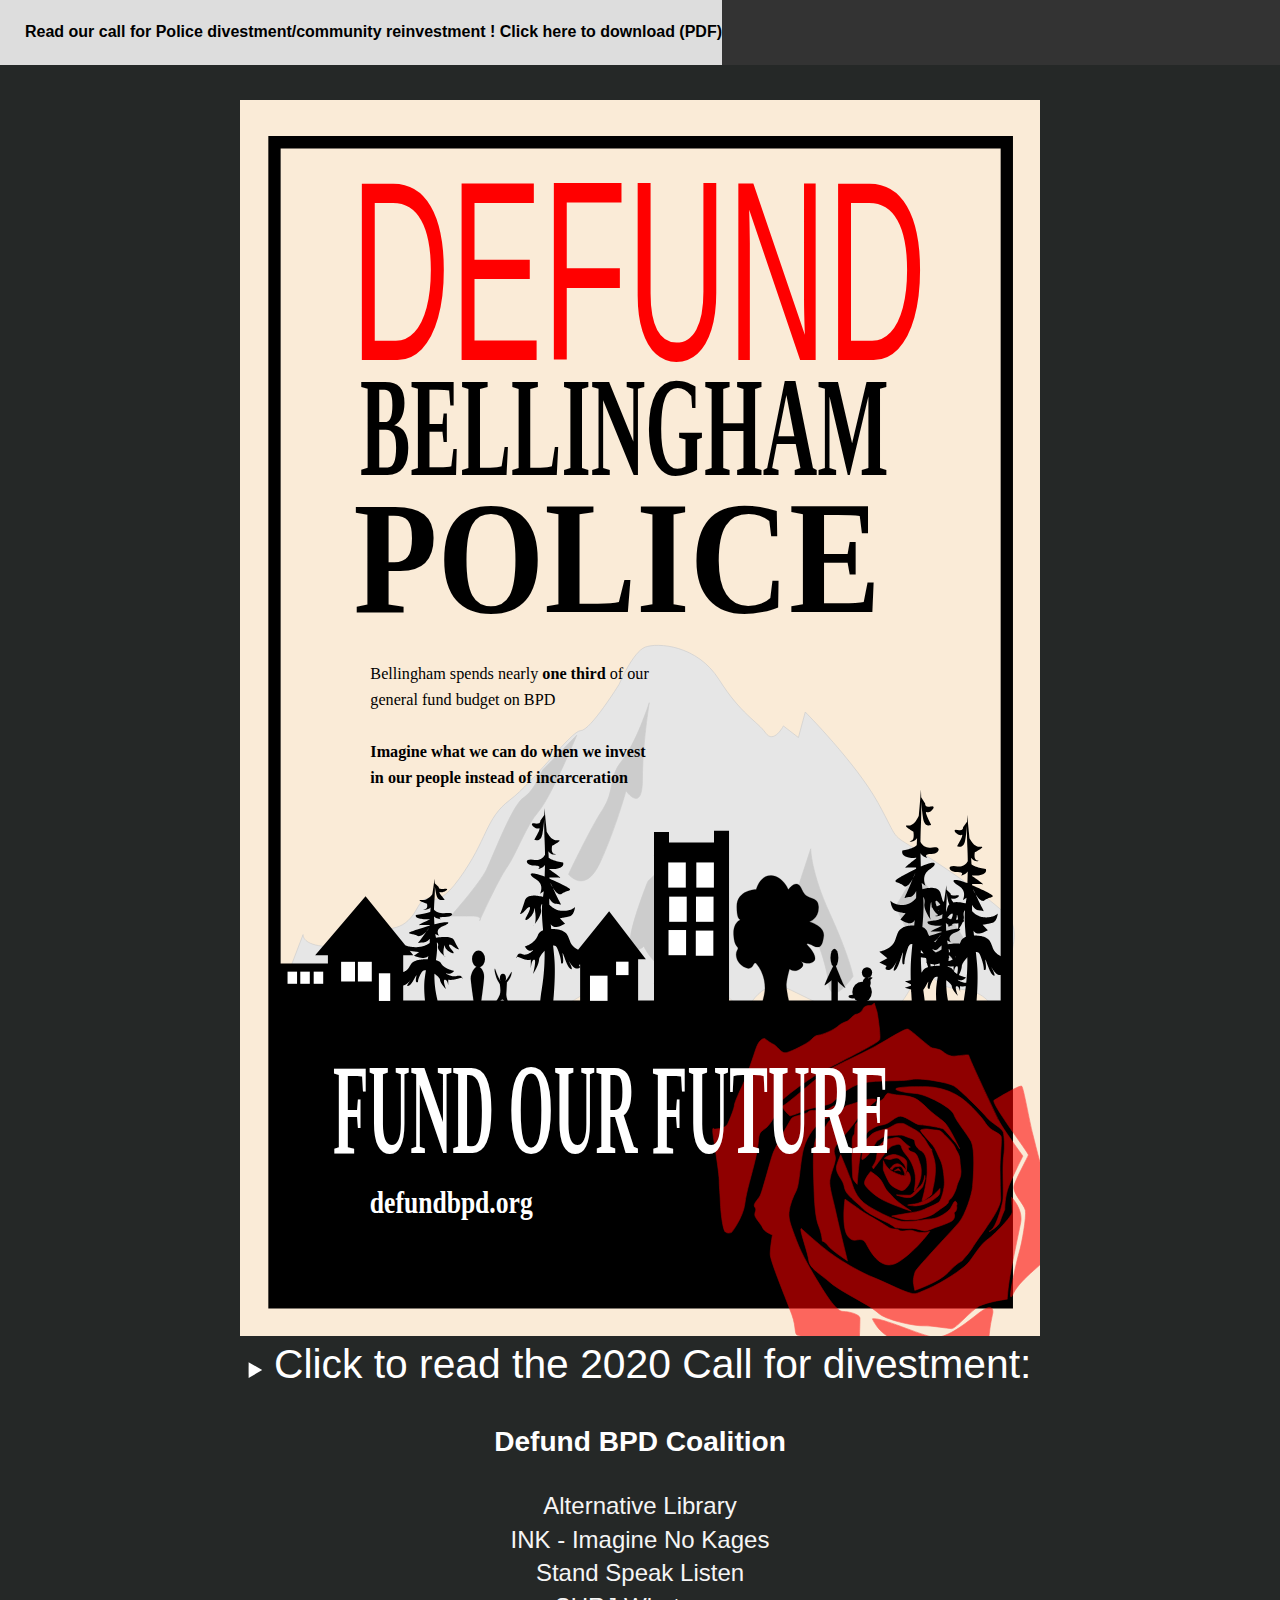
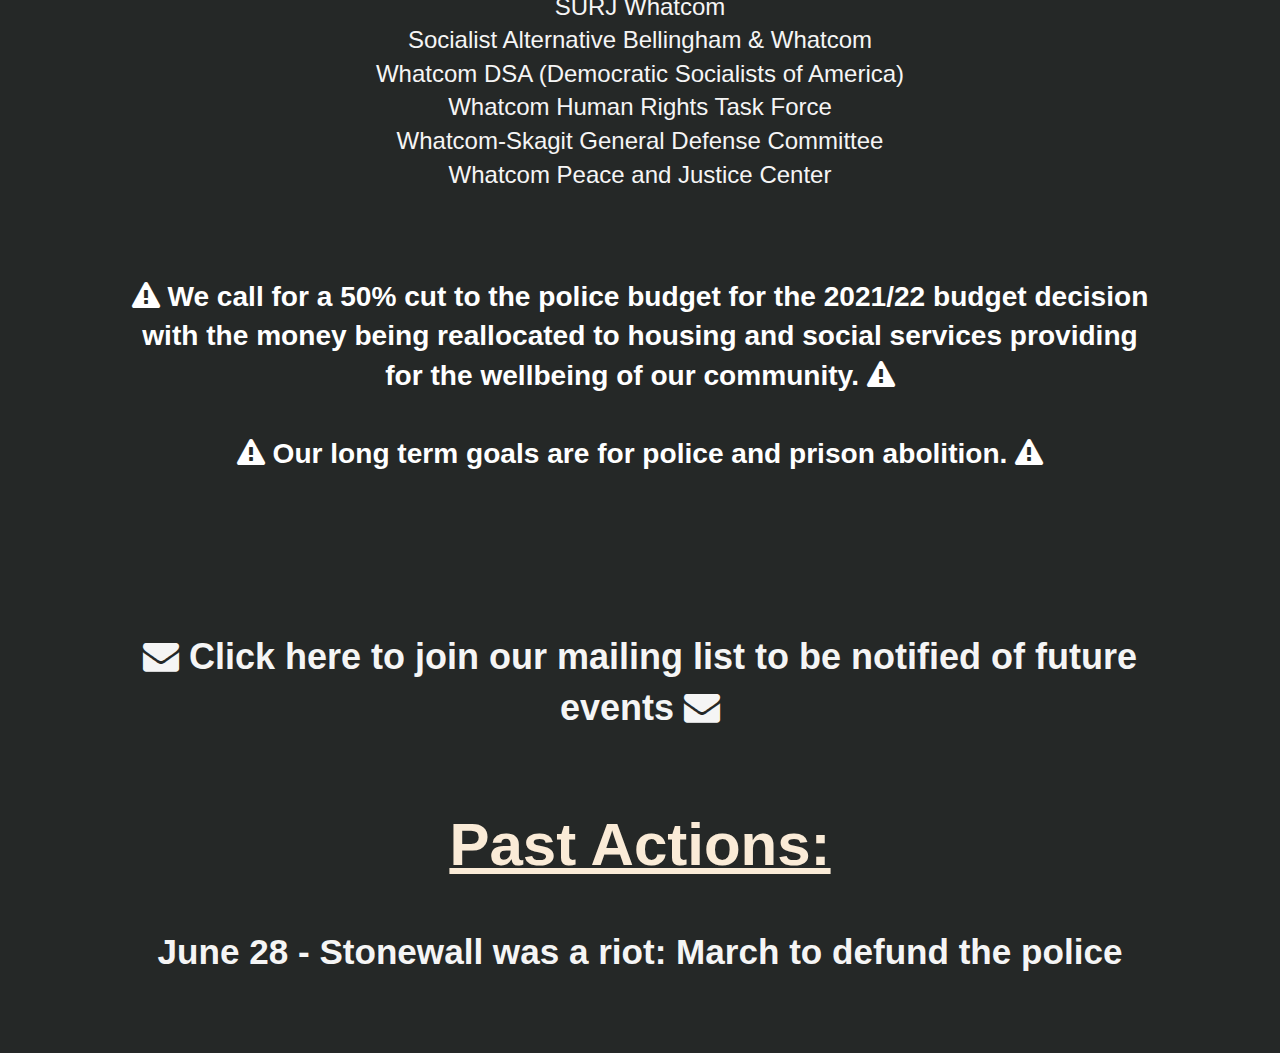
==== commit 37495e5c: "Update index.html" ====
--- a/index.html
+++ b/index.html
@@ -220,12 +220,14 @@
         
         <ul style="list-style-type: none; padding-inline-start: 0px;">
           <a href="http://altlib.org/"><li>Alternative Library</li></a>
-          <a href="https://www.facebook.com/ImagineNoKages/"><li>INK - Imagine No Kages</li> </a>        
+          <a href="https://www.facebook.com/ImagineNoKages/"><li>INK - Imagine No Kages</li> </a>
+          <a href="http://standspeaklisten.com/"><li>Stand Speak Listen</li></a>
           <a href="https://www.facebook.com/SURJ-Whatcom-2031872040233420/"><li>SURJ Whatcom</li></a> 
           <a href="https://www.facebook.com/whatcomcountysocialists"><li>Socialist Alternative Bellingham & Whatcom</li></a>
           <a href="https://whatcomdsa.org/"><li>Whatcom DSA (Democratic Socialists of America)</li></a>
           <a href="https://whrtf.org/"><li>Whatcom Human Rights Task Force</li></a>
           <a href="https://www.facebook.com/revolutionary.trans.unionism/"><li>Whatcom-Skagit General Defense Committee</li></a>
+          <a href="https://www.whatcompjc.org/"><li>Whatcom Peace and Justice Center</li></a>
       </ul> 
 
       <br>
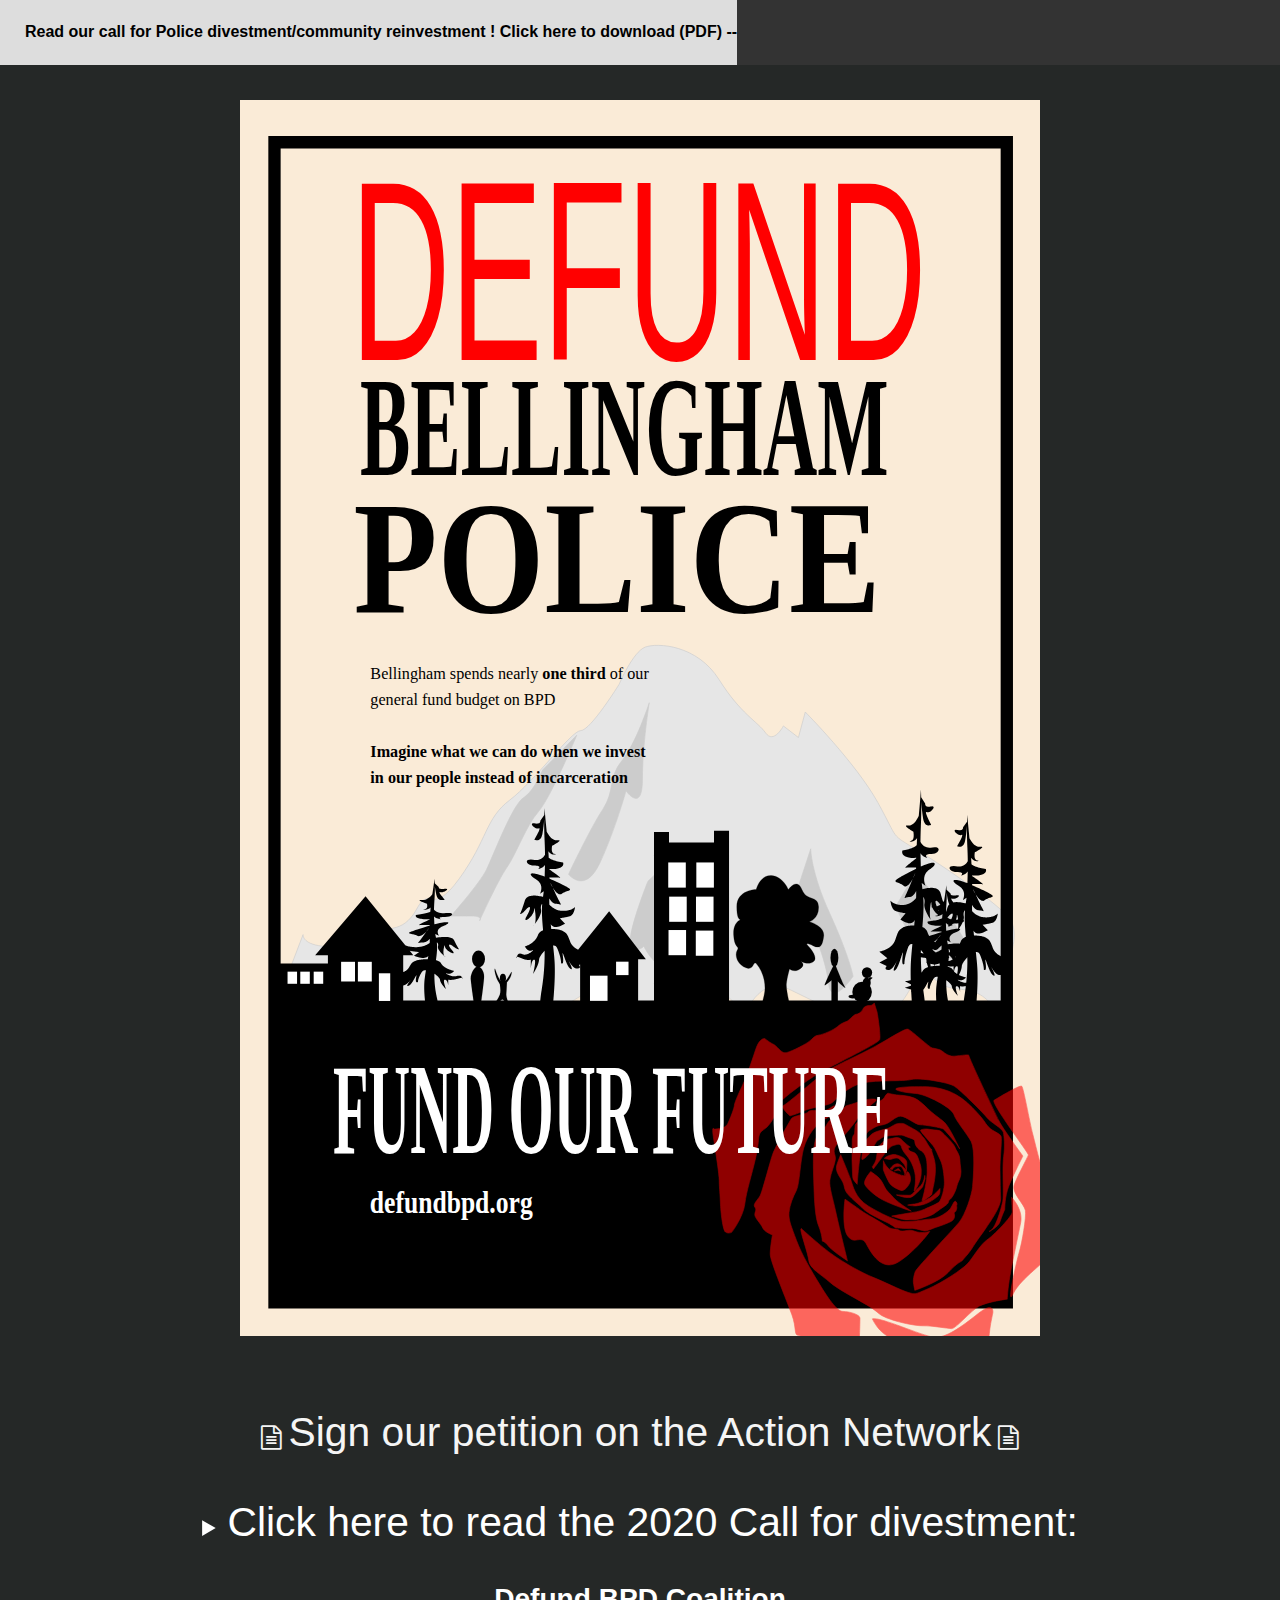
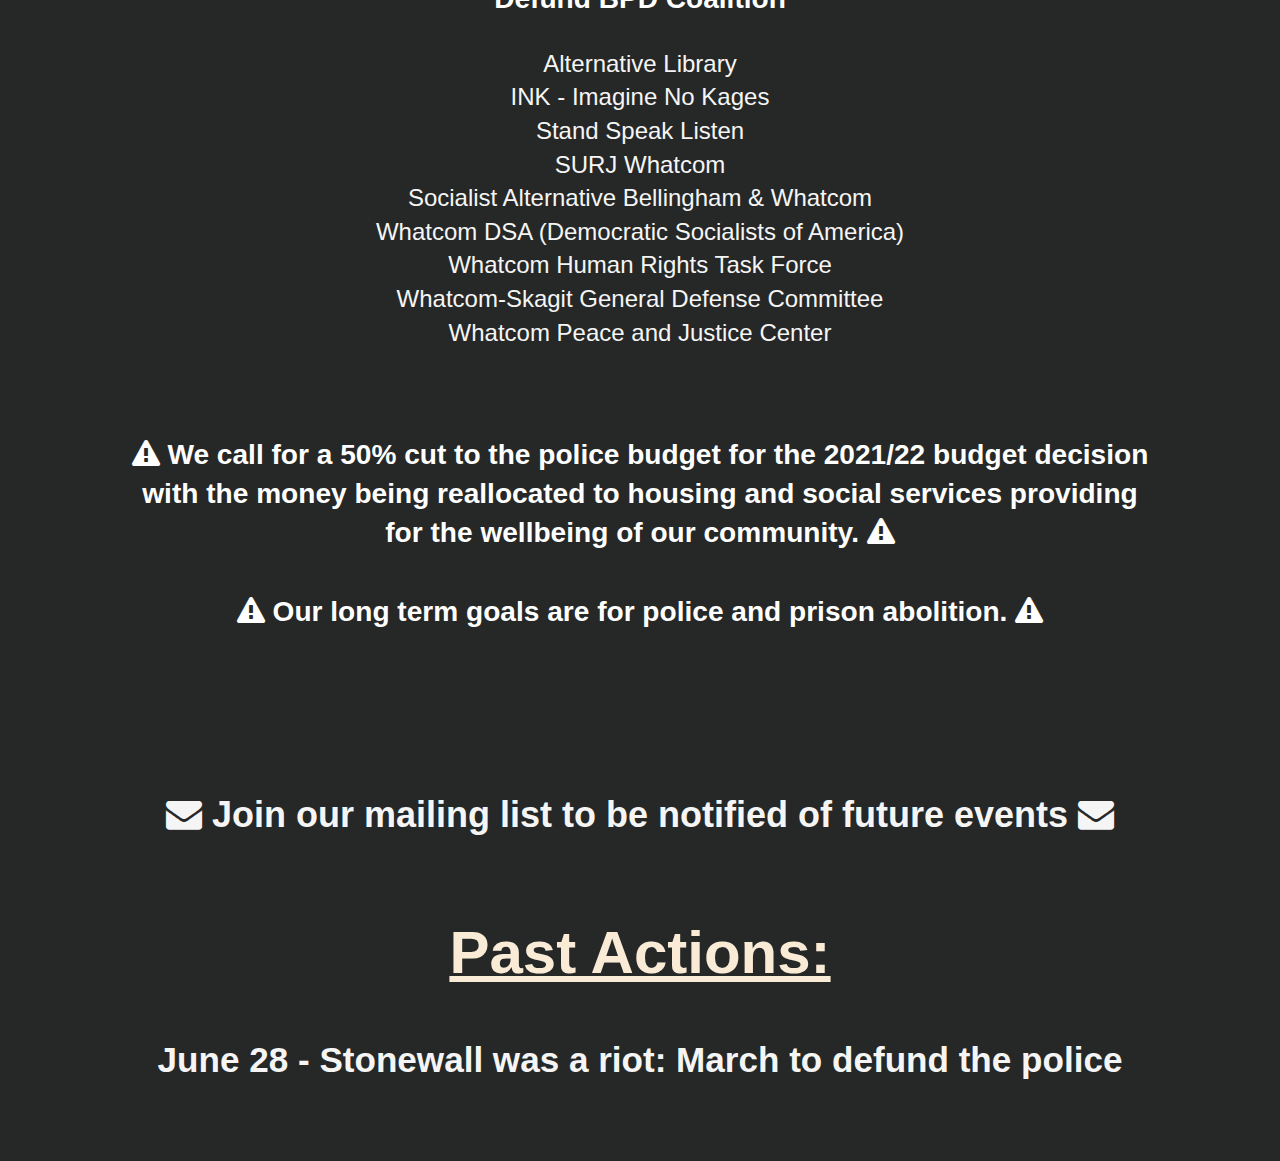
==== commit a7b9d8f3: "Add link to petition" ====
--- a/index.html
+++ b/index.html
@@ -1,4 +1,5 @@
 <!doctype html>
+
 <html class="no-js" lang="">
 
 <head>
@@ -29,8 +30,12 @@
     <div class="navbar">
 
      <a style="padding-left: 25px;" href="text/2020_CALL_FOR_BELLINGHAM_POLICE_DIVESTMENT_COMMUNITY_REINVESTMENT.pdf" download>
-        <h4>Read our call for Police divestment/community reinvestment ! Click here to download (PDF)</h4>
+        <h4>Read our call for Police divestment/community reinvestment ! Click here to download (PDF)  --</h4>
          </a>
+
+         <!-- <a style="" href="https://actionnetwork.org/petitions/defund-bellingham-police-department/">
+          <h4>-- Sign our petition to Mayor Seth Fletwood and Bellingham City Council ! </h4>
+           </a> -->
 
     </div>
       <!-- Add your site or application content here -->
@@ -49,9 +54,20 @@
         <p><i class="fa fa-file" aria-hidden="true"></i>
           Click here to download the 2020 call for divestment (PDF) <i class="fa fa-file" aria-hidden="true"></i></p>
       </p>  </a> -->
+      <br>
+      <br>
+  
+        <a href="https://actionnetwork.org/petitions/defund-bellingham-police-department">
+          <i class="fa fa-file-text-o" aria-hidden="true"></i>
+          <span style="font-size: 1.7em;">Sign our petition on the Action Network</span>
+          <i class="fa fa-file-text-o" aria-hidden="true"></i>
+         </a>
+
+         <br>
+         <br>
 
        <details>
-        <summary id="text"><span style="font-size: 1.7em;">Click to read the 2020 Call for divestment:</span></summary>
+        <summary id="text"><span style="font-size: 1.7em;">Click here to read the 2020 Call for divestment:</span></summary>
         2020 CALL FOR BELLINGHAM POLICE DIVESTMENT/COMMUNITY REINVESTMENT
         <br><br>
 Defund BPD Coalition
@@ -247,7 +263,7 @@
       <br>
         
       <a href="https://forms.gle/Q4DtoHNAu8FJ1ykRA"><h2> <i class="fa fa-envelope" aria-hidden="true"></i>
-        Click here to join our mailing list to be notified of future events <i class="fa fa-envelope" aria-hidden="true"></i>
+        Join our mailing list to be notified of future events <i class="fa fa-envelope" aria-hidden="true"></i>
       </h2></a>
     
     </div>
